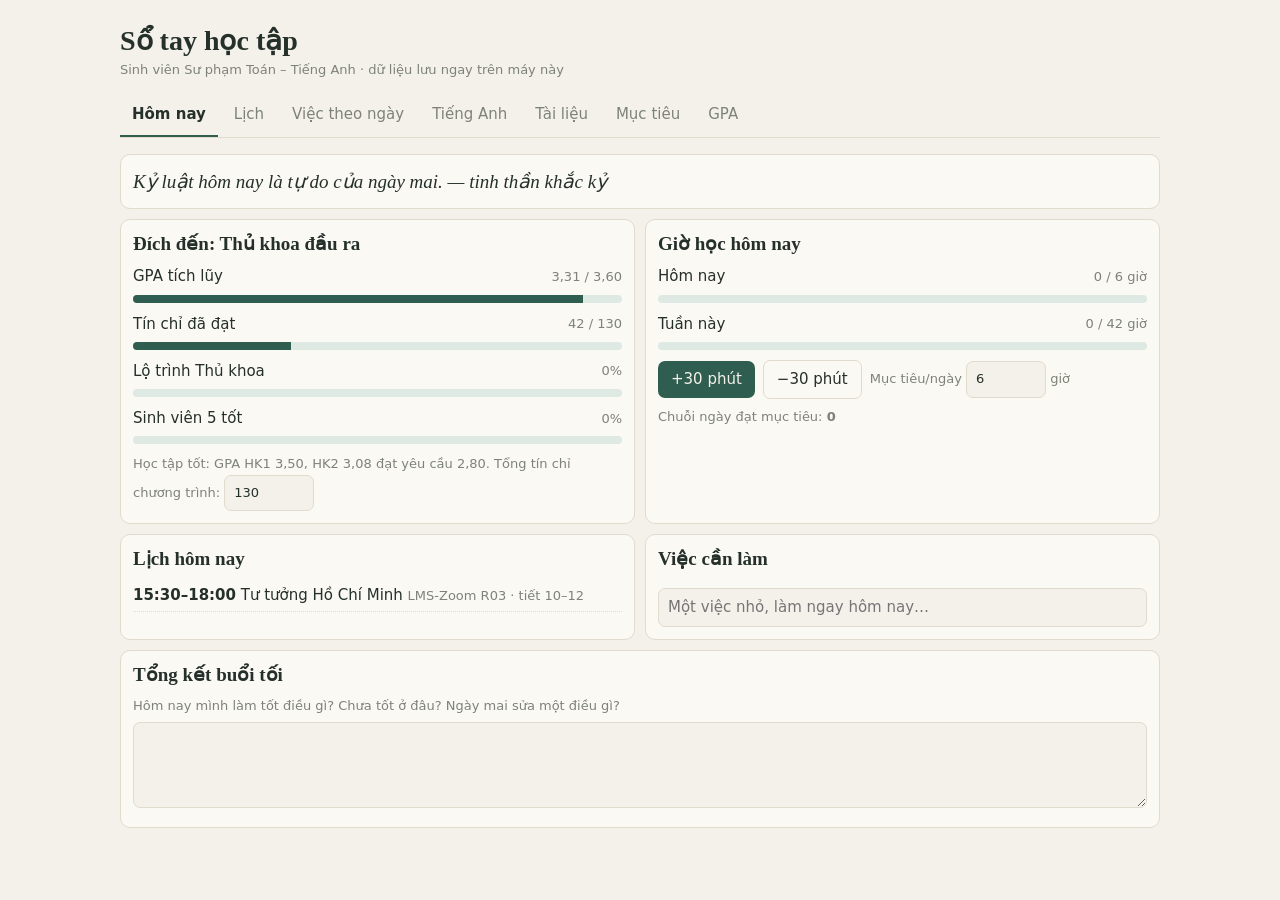
==== Sổ tay học tập.html @ 813bf6e6 "Add files via upload" ====
<!DOCTYPE html>
<html lang="vi">
<head>
<meta charset="utf-8">
<meta name="viewport" content="width=device-width, initial-scale=1, viewport-fit=cover">
<title>Sổ tay học tập</title>
<style>
:root{--bg:#f4f1ea;--card:#fbf9f4;--ink:#25302b;--mut:#7d8379;--line:#e0dbcd;--ac:#2f5d50;--acs:#dfe9e3;--bad:#b4533c;box-sizing:border-box;padding-top:env(safe-area-inset-top,0px);padding-bottom:env(safe-area-inset-bottom,0px)}
@media(prefers-color-scheme:dark){:root:not([data-theme="light"]){--bg:#1a1d1b;--card:#222624;--ink:#e8e6dc;--mut:#939a90;--line:#343a36;--ac:#8fc4b0;--acs:#2a3a33;--bad:#e08a73}}
:root[data-theme="dark"]{--bg:#1a1d1b;--card:#222624;--ink:#e8e6dc;--mut:#939a90;--line:#343a36;--ac:#8fc4b0;--acs:#2a3a33;--bad:#e08a73}
html{scroll-padding-top:env(safe-area-inset-top,0px)}
body{margin:0;background:var(--bg);color:var(--ink);font:15px/1.55 system-ui,-apple-system,"Segoe UI",sans-serif}
.w{max-width:1040px;margin:0 auto;padding:18px 14px 40px}
h1{font:600 28px/1.2 Georgia,serif;margin:6px 0 2px}
h2{font:600 19px Georgia,serif;margin:0 0 10px}
.mut{color:var(--mut);font-size:13px}
nav{display:flex;gap:4px;overflow-x:auto;margin:14px 0 16px;border-bottom:1px solid var(--line)}
nav button{background:none;border:0;border-bottom:2px solid transparent;color:var(--mut);padding:9px 12px;font:inherit;cursor:pointer;white-space:nowrap}
nav button.on{color:var(--ink);border-color:var(--ac);font-weight:600}
.card{background:var(--card);border:1px solid var(--line);border-radius:10px;padding:12px}
.grid{display:grid;grid-template-columns:repeat(auto-fit,minmax(140px,1fr));gap:10px}
.g2{grid-template-columns:repeat(auto-fit,minmax(280px,1fr))}
.row{display:flex;gap:8px;align-items:center;flex-wrap:wrap}
.sp{justify-content:space-between}
input,textarea,select{font:inherit;color:var(--ink);background:var(--bg);border:1px solid var(--line);border-radius:7px;padding:7px 9px;min-width:0}
input[type=checkbox]{accent-color:var(--ac);width:16px;height:16px;padding:0}
input:focus-visible,button:focus-visible{outline:2px solid var(--ac);outline-offset:1px}
button.b{background:var(--ac);color:var(--bg);border:0;border-radius:7px;padding:7px 13px;font:inherit;cursor:pointer}
button.o{background:none;border:1px solid var(--line);color:var(--ink);border-radius:7px;padding:7px 13px;font:inherit;cursor:pointer}
button.x{background:none;border:0;color:var(--mut);cursor:pointer;font-size:16px;padding:0 4px}
.t{display:flex;gap:7px;align-items:flex-start;padding:4px 0;border-bottom:1px dotted var(--line)}
.t label{flex:1;cursor:pointer;word-break:break-word}
.t.d label{text-decoration:line-through;color:var(--mut)}
.today{border-color:var(--ac)}
.bar{height:8px;background:var(--acs);border-radius:4px;overflow:hidden;margin:6px 0}
.bar i{display:block;height:100%;background:var(--ac)}
.big{font:600 30px Georgia,serif}
.fc{min-height:150px;display:flex;flex-direction:column;justify-content:center;align-items:center;text-align:center;cursor:pointer;padding:20px}
.opt{display:block;width:100%;text-align:left;margin:6px 0}
.ok{border-color:var(--ac)!important;background:var(--acs)!important}
.no{border-color:var(--bad)!important}
table{width:100%;border-collapse:collapse}
td,th{padding:5px 6px;border-bottom:1px solid var(--line);text-align:left;font-size:14px}
td input[type=number]{width:64px}
.sc{overflow-x:auto}
a{color:var(--ac)}
.sc2{overflow-x:auto}.cal{display:grid;grid-template-columns:44px repeat(7,minmax(92px,1fr));min-width:720px}.cal .dh{text-align:center;padding:6px 0;border-bottom:1px solid var(--line);font-size:13px}.cal .dh b{display:inline-block;min-width:28px;height:28px;line-height:28px;border-radius:14px}.cal .dh b.t0{background:var(--ac);color:var(--bg)}.col{position:relative;height:704px;border-left:1px solid var(--line);background:repeating-linear-gradient(var(--line) 0 1px,transparent 1px 44px)}.hl{height:44px;font-size:11px;color:var(--mut);text-align:right;padding-right:6px;box-sizing:border-box}.ev{position:absolute;left:2px;right:2px;border-radius:5px;padding:2px 5px;font-size:11.5px;line-height:1.25;overflow:hidden;background:var(--acs);border-left:3px solid var(--ac);color:var(--ink);box-sizing:border-box}.ev.s{background:var(--ac);color:var(--bg)}.ev .x{color:inherit;position:absolute;right:0;top:0}.now{position:absolute;left:0;right:0;height:2px;background:var(--bad);z-index:2}.q{font:italic 19px/1.55 Georgia,serif;margin:0}.pb{margin:10px 0}
@media(prefers-reduced-motion:no-preference){.bar i{transition:width .3s}}
</style>
</head>
<body>
<div class="w">
<h1>Sổ tay học tập</h1>
<div class="mut">Sinh viên Sư phạm Toán – Tiếng Anh · dữ liệu lưu ngay trên máy này</div>
<nav id="nav"></nav>
<main id="app"></main>
</div>
<script>
const $=s=>document.querySelector(s);
const esc=s=>String(s).replace(/[&<>"]/g,c=>({'&':'&amp;','<':'&lt;','>':'&gt;','"':'&quot;'}[c]));
const dk=d=>d.getFullYear()+'-'+String(d.getMonth()+1).padStart(2,'0')+'-'+String(d.getDate()).padStart(2,'0');
const g4=s=>s>=8.5?4:s>=7?3:s>=5.5?2:s>=4?1:0;
const W=`accomplish|v|hoàn thành|She accomplished her goal.
adequate|adj|đủ, thích hợp|The room is adequate for ten people.
appreciate|v|đánh giá cao|I appreciate your help.
benefit|n|lợi ích|Reading has many benefits.
challenge|n|thử thách|Learning a language is a challenge.
conclude|v|kết luận|They concluded the plan was safe.
consider|v|cân nhắc|Consider all the options.
contribute|v|đóng góp|Everyone contributed to the project.
efficient|adj|hiệu quả|An efficient way to study.
establish|v|thành lập|The club was established in 2020.
evidence|n|bằng chứng|There is no evidence for that.
fundamental|adj|cơ bản|Basic algebra is fundamental.
improve|v|cải thiện|I want to improve my writing.
influence|n/v|ảnh hưởng|Teachers influence students.
maintain|v|duy trì|Maintain a regular schedule.
opportunity|n|cơ hội|Don't miss this opportunity.
persuade|v|thuyết phục|He persuaded me to join.
reluctant|adj|miễn cưỡng|She was reluctant to speak.
significant|adj|đáng kể|A significant improvement.
sustain|v|duy trì, chống đỡ|Sustain your effort.`.split('\n').map(l=>{const a=l.split('|');return{w:a[0],t:a[1],v:a[2],e:a[3],k:0}});
const CS=`HK1 2025–26|Triết học Mác – Lênin|3|9.2|
HK1 2025–26|Công tác quốc phòng, an ninh|2|9.6|1
HK1 2025–26|Đường lối quốc phòng và an ninh|3|9.3|1
HK1 2025–26|Quân sự chung|2|8.7|1
HK1 2025–26|Kỹ thuật chiến đấu bộ binh|4|8.9|1
HK1 2025–26|Toán cơ sở|2|8.3|
HK1 2025–26|Tiếng Anh chuyên ngành toán|2|8.1|
HK1 2025–26|Nhập môn ngành sư phạm toán học|1|8.5|
HK2 2025–26|Pháp luật Việt Nam đại cương|2|8.0|
HK2 2025–26|Tâm lý học đại cương|2|9.1|
HK2 2025–26|Kinh tế chính trị Mác – Lênin|2|9.6|
HK2 2025–26|Giáo dục thể chất 1|1|8.0|1
HK2 2025–26|Đại số tuyến tính 1|3|7.2|
HK2 2025–26|Giải tích cổ điển 1|3|6.3|
HK3 2025–26|Nhập môn Công nghệ số và ứng dụng AI|2||
HK3 2025–26|Giáo dục học đại cương|2|8.5|
HK3 2025–26|Chủ nghĩa xã hội khoa học|2|9.1|
HK3 2025–26|Giáo dục thể chất 2 (Bơi lội)|1|9.0|1
HK3 2025–26|Đại số tuyến tính 2|2|8.4|
HK3 2025–26|Giải tích cổ điển 2|3|8.4|
HK1 2026–27|Tư tưởng Hồ Chí Minh|2||
HK1 2026–27|Giáo dục học trung học|2||
HK1 2026–27|Bóng chuyền|1||1
HK1 2026–27|Đại số đại cương|3||
HK1 2026–27|Phương pháp dạy học đại cương môn toán|3||
HK1 2026–27|Hình học afin và Oclit|3||
HK1 2026–27|Rèn luyện NVSPTX1|1||`.split('\n').map(l=>{const a=l.split('|');return{s:a[0],n:a[1],c:+a[2],sc:a[3],x:!!a[4]}});
const def=()=>({tab:'week',wk:0,tasks:[],words:W,em:'card',ci:0,fl:0,q:null,docs:[],ds:'',goals:[{n:'Sinh viên 5 tốt',i:[]},{n:'Sao tháng Giêng',i:[]},{n:'Học bổng',i:[]}],co:CS,tg:3.6});
let S;try{S=JSON.parse(localStorage.getItem('sotay1'))||def()}catch(e){S=def()}
const save=()=>{try{localStorage.setItem('sotay1',JSON.stringify(S))}catch(e){}};
const SV5T=`Đạo đức: Điểm rèn luyện từ 85/100 trở lên|Đạo đức: Không vi phạm pháp luật, quy chế, nội quy của Nhà trường|Đạo đức (ưu tiên): Đảng viên hoặc lớp bồi dưỡng nhận thức về Đảng|Đạo đức (ưu tiên): Thi tìm hiểu Mác – Lênin, tư tưởng Hồ Chí Minh từ cấp Khoa, đạt từ 60%|Đạo đức (ưu tiên): Hoạt động giáo dục đạo đức, lối sống, lòng yêu nước do Đoàn – Hội trường tổ chức|Học tập: GPA học kỳ 1 và 2 từ 2,8/4,0 trở lên|Học tập: Không có môn điểm D, F và không nợ tín chỉ (không tính học kỳ hè)|Học tập (ưu tiên): Giải học thuật, nghiệp vụ, thi chuyên ngành cấp Khoa trở lên|Học tập (ưu tiên): Nghiên cứu khoa học hoặc sáng kiến học thuật|Học tập (ưu tiên): Hoạt động Đồng hành sinh viên trong học tập|Thể lực (đạt 1): Sinh viên khỏe cấp Trường, hoặc giải Ba thể thao cấp Khoa, hoặc đội tuyển cấp Khoa|Thể lực (đạt 1): Rèn luyện định kỳ tại 1 CLB/đội thể thao, hoặc 1 hoạt động thể lực do Đoàn – Hội trường tổ chức|Tình nguyện (đạt 1): Tham gia ít nhất 4 ngày tình nguyện|Tình nguyện (đạt 1): Được khen thưởng trong hoạt động tình nguyện|Hội nhập: Hoàn thành ngoại ngữ cơ bản 1, 2 (hoặc B1) VÀ chứng chỉ ứng dụng CNTT cơ bản|Hội nhập (ưu tiên): Giải Ba trở lên cuộc thi có dùng ngoại ngữ cấp Khoa|Hội nhập (ưu tiên): Giao lưu quốc tế cấp Khoa trở lên|Hội nhập (ưu tiên): Thành viên chính thức CLB Hội Sinh viên (3 hoạt động/năm, từ 6 tháng)|Hội nhập (ưu tiên): Khen thưởng công tác Đoàn – Hội từ cấp Khoa|Hội nhập (ưu tiên): Hoạt động hội nhập do Đoàn – Hội trường tổ chức`.split('|');
const TK=['Giữ GPA tích lũy đạt mục tiêu (xem mục GPA)','Không nợ tín chỉ, không có điểm dưới C','Đủ số giờ học mục tiêu mỗi ngày','Tổng ôn cuối mỗi tuần','Tham gia nghiên cứu khoa học hoặc hội thi học thuật','Hoàn thành chứng chỉ chuẩn đầu ra đúng hạn'];
if(!S.v){S.v=2;S.tab='home';S.ev=[];S.log={};S.rf={};S.goalH=6;S.tot=130;S.cw=0;if(!S.goals[0].i.length)S.goals[0].i=SV5T.map(t=>({id:Math.random(),t,x:0}));S.goals.push({n:'Thủ khoa đầu ra',i:TK.map(t=>({id:Math.random(),t,x:0}))})}
const uid=()=>Date.now()+Math.random();
const TABS=[['home','Hôm nay'],['cal','Lịch'],['week','Việc theo ngày'],['en','Tiếng Anh'],['docs','Tài liệu'],['goals','Mục tiêu'],['gpa','GPA']];
function calc(rows){let p=0,c=0,s10=0;rows.forEach(r=>{if(!r.x&&r.sc!==''&&r.sc!=null){p+=g4(+r.sc)*r.c;s10+=+r.sc*r.c;c+=r.c}});return{p,c,g:c?p/c:0,a:c?s10/c:0}}
const f2=n=>n.toFixed(2).replace('.',',');

function vWeek(){
 const d=new Date();d.setDate(d.getDate()-((d.getDay()+6)%7)+S.wk*7);
 const names=['Thứ 2','Thứ 3','Thứ 4','Thứ 5','Thứ 6','Thứ 7','Chủ nhật'],tk=dk(new Date());
 let end=new Date(d);end.setDate(end.getDate()+6);
 let h=`<div class="row sp" style="margin-bottom:10px"><h2 style="margin:0">${d.getDate()}/${d.getMonth()+1} – ${end.getDate()}/${end.getMonth()+1}</h2><div class="row"><button class="o" data-a="wk" data-v="-1">Tuần trước</button><button class="o" data-a="wk" data-v="0">Tuần này</button><button class="o" data-a="wk" data-v="1">Tuần sau</button></div></div><div class="grid">`;
 for(let i=0;i<7;i++){const k=dk(d),ts=S.tasks.filter(t=>t.d===k);
  h+=`<div class="card ${k===tk?'today':''}"><b>${names[i]}</b> <span class="mut">${d.getDate()}/${d.getMonth()+1}</span>`+
  ts.map(t=>`<div class="t ${t.x?'d':''}"><input type="checkbox" id="t${t.id}" ${t.x?'checked':''} data-a="tt" data-id="${t.id}"><label for="t${t.id}">${esc(t.t)}</label><button class="x" data-a="td" data-id="${t.id}" aria-label="Xóa">×</button></div>`).join('')+
  `<input style="width:100%;margin-top:8px;box-sizing:border-box" placeholder="Thêm việc…" data-add="task" data-day="${k}"></div>`;
  d.setDate(d.getDate()+1)}
 return h+'</div>'}

function vEn(){
 const n=S.words.length,kn=S.words.filter(w=>w.k).length;
 let h=`<div class="row sp"><h2 style="margin:0">Từ vựng B1/B2</h2><span class="mut">${kn}/${n} từ đã thuộc</span></div><div class="bar"><i style="width:${n?kn/n*100:0}%"></i></div>
 <div class="row" style="margin:10px 0"><button class="${S.em==='card'?'b':'o'}" data-a="em" data-v="card">Thẻ ghi nhớ</button><button class="${S.em==='quiz'?'b':'o'}" data-a="em" data-v="quiz">Trắc nghiệm</button></div>`;
 if(S.em==='card'){
  const l=S.words.map((w,i)=>i).filter(i=>!S.words[i].k);
  if(!l.length)h+=`<div class="card">Bạn đã thuộc hết các từ hiện có. Thêm từ mới bên dưới để học tiếp.</div>`;
  else{const w=S.words[l[S.ci%l.length]];
   h+=`<div class="card fc" data-a="fl" tabindex="0">${S.fl?`<div class="big" style="font-size:22px">${esc(w.v)}</div><div class="mut" style="margin-top:8px"><i>${esc(w.e)}</i></div>`:`<div class="big">${esc(w.w)}</div><div class="mut">${esc(w.t)} · chạm để xem nghĩa</div>`}</div>
   <div class="row" style="margin-top:10px"><button class="b" data-a="kn" data-i="${S.words.indexOf(w)}">Đã thuộc</button><button class="o" data-a="nx">Chưa thuộc, từ tiếp theo</button></div>`}
 }else{
  if(n<2)h+='<div class="card">Cần ít nhất 2 từ để làm trắc nghiệm.</div>';
  else{if(!S.q)mkq();const q=S.q,w=S.words[q.w];
   h+=`<div class="card"><div class="mut">Chọn nghĩa đúng của</div><div class="big">${esc(w.w)}</div>`+q.o.map(i=>`<button class="o opt ${q.a!=null?(i===q.w?'ok':(i===q.a?'no':'')):''}" data-a="qa" data-i="${i}" ${q.a!=null?'disabled':''}>${esc(S.words[i].v)}</button>`).join('')+(q.a!=null?`<button class="b" data-a="qn" style="margin-top:6px">Câu tiếp theo</button>`:'')+'</div>'}
 }
 h+=`<div class="grid g2" style="margin-top:14px"><div class="card"><b>Thêm một từ</b><div class="row" style="margin-top:8px"><input id="nw" placeholder="Từ tiếng Anh" size="12"><input id="nv" placeholder="Nghĩa tiếng Việt" size="14"><button class="b" data-a="aw">Thêm</button></div></div>
 <div class="card"><b>Nhập nhiều từ</b><div class="mut">Mỗi dòng một từ, dạng: <code>word - nghĩa</code></div><textarea id="bw" rows="3" style="width:100%;box-sizing:border-box;margin:6px 0"></textarea><button class="b" data-a="bw">Nhập danh sách</button></div></div>`;
 return h}
function mkq(){const ws=S.words;let o=[],w=ws.length*Math.random()|0;o=[w];while(o.length<Math.min(4,ws.length)){const x=ws.length*Math.random()|0;if(!o.includes(x))o.push(x)}o.sort(()=>Math.random()-.5);S.q={w,o,a:null}}

function vDocs(){
 const q=S.ds.toLowerCase(),L=S.docs.filter(d=>(d.n+d.g).toLowerCase().includes(q)).sort((a,b)=>b.s-a.s);
 return `<h2>Kho tài liệu</h2><div class="card"><div class="row"><input id="dn" placeholder="Tên tài liệu" size="18"><input id="du" placeholder="Liên kết (tùy chọn)" size="18"><input id="dg" placeholder="Môn / thẻ" size="10"><button class="b" data-a="ad">Lưu</button></div></div>
 <input id="ds" placeholder="Tìm tài liệu…" value="${esc(S.ds)}" style="width:100%;box-sizing:border-box;margin:10px 0" data-add="search">
 <div class="card">${L.length?L.map(d=>`<div class="t"><button class="x" data-a="st" data-id="${d.id}" aria-label="Đánh dấu">${d.s?'★':'☆'}</button><label>${d.u?`<a href="${esc(d.u)}" target="_blank" rel="noopener">${esc(d.n)}</a>`:esc(d.n)} <span class="mut">${esc(d.g)}</span></label><button class="x" data-a="dd" data-id="${d.id}" aria-label="Xóa">×</button></div>`).join(''):'<span class="mut">Chưa có tài liệu nào. Lưu tên và liên kết (Drive, Zalo, web…) để tìm lại nhanh.</span>'}</div>`}

function vGoals(){
 return `<h2>Mục tiêu</h2><div class="grid g2">`+S.goals.map((g,gi)=>{const t=g.i.length,d=g.i.filter(x=>x.x).length;
  return `<div class="card"><div class="row sp"><b>${esc(g.n)}</b><span class="mut">${t?Math.round(d/t*100):0}%</span></div><div class="bar"><i style="width:${t?d/t*100:0}%"></i></div>`+
  g.i.map(x=>`<div class="t ${x.x?'d':''}"><input type="checkbox" id="g${x.id}" ${x.x?'checked':''} data-a="gt" data-g="${gi}" data-id="${x.id}"><label for="g${x.id}">${esc(x.t)}</label><button class="x" data-a="gd" data-g="${gi}" data-id="${x.id}" aria-label="Xóa">×</button></div>`).join('')+
  `<input style="width:100%;margin-top:8px;box-sizing:border-box" placeholder="Thêm tiêu chí / minh chứng…" data-add="goal" data-g="${gi}"></div>`}).join('')+'</div>'}

function vGpa(){
 const all=calc(S.co),sems=[...new Set(S.co.map(r=>r.s))];
 let un=0,pend=S.co.filter(r=>!r.x&&(r.sc===''||r.sc==null));un=pend.reduce((a,r)=>a+r.c,0);
 const need=un?(S.tg*(all.c+un)-all.p)/un:null;
 let h=`<h2>Điểm &amp; GPA</h2><div class="grid"><div class="card"><div class="mut">GPA tích lũy (hệ 4)</div><div class="big">${f2(all.g)}</div></div><div class="card"><div class="mut">Điểm TB tích lũy (hệ 10)</div><div class="big">${f2(all.a)}</div></div><div class="card"><div class="mut">Tín chỉ tính GPA</div><div class="big">${all.c}</div></div></div>
 <div class="card" style="margin:10px 0"><div class="row"><b>Mục tiêu GPA</b><input type="number" step="0.01" min="0" max="4" value="${S.tg}" data-ch="tg" style="width:80px"></div><div style="margin-top:6px">${need==null?'<span class="mut">Chưa còn môn nào để dự tính.</span>':`Còn <b>${un}</b> tín chỉ chưa có điểm. Để đạt ${f2(S.tg)}, điểm trung bình hệ 4 các môn đó cần khoảng <b>${f2(need)}</b>${need>4?' (không khả thi, hãy hạ mục tiêu)':need<=0?' (đã đạt chắc chắn)':''}.`}</div></div>`;
 sems.forEach(s=>{const rows=S.co.map((r,i)=>({...r,i})).filter(r=>r.s===s),c=calc(rows);
  h+=`<div class="card sc" style="margin-bottom:10px"><div class="row sp"><b>${s}</b><span class="mut">GPA kỳ: ${c.c?f2(c.g):'—'}</span></div><table><tr><th>Học phần</th><th>TC</th><th>Điểm</th><th>Hệ 4</th><th>Không tính</th></tr>`+
  rows.map(r=>`<tr><td>${esc(r.n)}</td><td>${r.c}</td><td><input type="number" step="0.1" min="0" max="10" value="${r.sc}" data-ch="sc" data-i="${r.i}" aria-label="Điểm ${esc(r.n)}"></td><td>${r.sc!==''&&!r.x?g4(+r.sc).toFixed(1):'—'}</td><td><input type="checkbox" ${r.x?'checked':''} data-ch="ex" data-i="${r.i}" aria-label="Không tính GPA"></td></tr>`).join('')+'</table></div>'});
 return h+`<div class="mut">Quy đổi: 8,5–10 = A (4,0); 7,0–8,4 = B (3,0); 5,5–6,9 = C (2,0); 4,0–5,4 = D (1,0). GDQP-AN và Giáo dục thể chất không tính. Nhập điểm tổng kết từng môn.</div>`}

const CL=[[0,'Hình học afin và Oclit','A1-206',1,2],[0,'Phương pháp dạy học đại cương môn toán','A4-102',7,9],[0,'Đại số đại cương','A1-103',10,12],[1,'Rèn luyện NVSPTX1','C1-502',1,3],[2,'Giáo dục học trung học','A4-203',7,8],[3,'Hình học afin và Oclit','B1-205',3,4],[4,'Bóng chuyền','San02',1,2],[5,'Tư tưởng Hồ Chí Minh','LMS-Zoom R03',10,12]];
const ps=n=>n<=6?420+(n-1)*50:780+(n-7)*50,hm=m=>String(m/60|0).padStart(2,'0')+':'+String(m%60).padStart(2,'0');
const evs=()=>[...CL.map(c=>({d:c[0],s:ps(c[3]),e:ps(c[4])+50,t:c[1],r:c[2]+' · tiết '+c[3]+'–'+c[4],c:1})),...S.ev.map(e=>({...e,r:'Tự học',c:0}))];
const Q=['Điều cản đường chính là con đường. — tinh thần Marcus Aurelius','Không phải sự việc làm ta rối loạn, mà là cách ta nhìn nó. — tinh thần Epictetus','Ta lo sợ trong tưởng tượng nhiều hơn là chịu khổ trong thực tế. — tinh thần Seneca','Không phải ta có quá ít thời gian, mà là ta lãng phí quá nhiều. — tinh thần Seneca','Hãy lo điều trong tầm tay, buông điều ngoài tầm tay. — tinh thần Epictetus','Đừng bàn thế nào là người tốt, hãy bắt đầu làm một người tốt. — tinh thần Marcus Aurelius','Mỗi sáng, hãy tự nhắc: hôm nay ta làm tròn phần việc của mình. — tinh thần Marcus Aurelius','Việc gì con người làm được, bạn cũng có thể làm. — tinh thần Marcus Aurelius','Muốn học giỏi, hãy chịu được cảm giác chưa giỏi. — tinh thần Epictetus','Kỷ luật hôm nay là tự do của ngày mai. — tinh thần khắc kỷ'];
const pb=(l,a,b,t)=>`<div class="pb"><div class="row sp"><span>${l}</span><span class="mut">${t}</span></div><div class="bar"><i style="width:${Math.min(100,b?a/b*100:0)}%"></i></div></div>`;
const hrs=k=>S.log[k]||0,gpr=g=>g.i.length?g.i.filter(x=>x.x).length/g.i.length*100:0;
function vHome(){
 const now=new Date(),k=dk(now),wd=(now.getDay()+6)%7,doy=Math.floor((now-new Date(now.getFullYear(),0,0))/864e5),all=calc(S.co);
 const done=S.co.filter(r=>r.sc!==''&&+r.sc>=4).reduce((a,r)=>a+r.c,0);
 let wk=0;for(let i=0;i<=wd;i++){const d=new Date(now);d.setDate(d.getDate()-wd+i);wk+=hrs(dk(d))}
 let st=0;for(let i=0;i<60;i++){const d=new Date(now);d.setDate(d.getDate()-i);if(hrs(dk(d))>=S.goalH)st++;else if(i>0)break}
 const gs=s=>{const r=calc(S.co.filter(x=>x.s===s));return r.c?r.g:0},g1=gs('HK1 2025–26'),g2=gs('HK2 2025–26');
 const cls=evs().filter(e=>e.d===wd).sort((a,b)=>a.s-b.s),ts=S.tasks.filter(t=>t.d===k);
 return `<div class="card"><p class="q">${esc(Q[doy%Q.length])}</p></div>
 <div class="grid g2" style="margin-top:10px"><div class="card"><h2>Đích đến: Thủ khoa đầu ra</h2>${pb('GPA tích lũy',all.g,S.tg,f2(all.g)+' / '+f2(S.tg))}${pb('Tín chỉ đã đạt',done,S.tot,done+' / '+S.tot)}${pb('Lộ trình Thủ khoa',gpr(S.goals[3]),100,Math.round(gpr(S.goals[3]))+'%')}${pb('Sinh viên 5 tốt',gpr(S.goals[0]),100,Math.round(gpr(S.goals[0]))+'%')}<div class="mut">Học tập tốt: GPA HK1 ${f2(g1)}, HK2 ${f2(g2)} ${g1>=2.8&&g2>=2.8?'đạt':'chưa đạt'} yêu cầu 2,80. Tổng tín chỉ chương trình: <input type="number" value="${S.tot}" data-ch="tot" style="width:70px"></div></div>
 <div class="card"><h2>Giờ học hôm nay</h2>${pb('Hôm nay',hrs(k),S.goalH,hrs(k)+' / '+S.goalH+' giờ')}${pb('Tuần này',wk,S.goalH*7,wk+' / '+S.goalH*7+' giờ')}<div class="row"><button class="b" data-a="hl" data-v="0.5">+30 phút</button><button class="o" data-a="hl" data-v="-0.5">−30 phút</button><span class="mut">Mục tiêu/ngày <input type="number" step="0.5" min="1" max="16" value="${S.goalH}" data-ch="gh" style="width:60px"> giờ</span></div><div class="mut" style="margin-top:8px">Chuỗi ngày đạt mục tiêu: <b>${st}</b></div></div></div>
 <div class="grid g2" style="margin-top:10px"><div class="card"><h2>Lịch hôm nay</h2>${cls.length?cls.map(e=>`<div class="t"><label><b>${hm(e.s)}–${hm(e.e)}</b> ${esc(e.t)} <span class="mut">${esc(e.r)}</span></label></div>`).join(''):'<span class="mut">Không có tiết học. Dành thời gian cho khung tự học.</span>'}</div>
 <div class="card"><h2>Việc cần làm</h2>${ts.map(t=>`<div class="t ${t.x?'d':''}"><input type="checkbox" id="t${t.id}" ${t.x?'checked':''} data-a="tt" data-id="${t.id}"><label for="t${t.id}">${esc(t.t)}</label><button class="x" data-a="td" data-id="${t.id}" aria-label="Xóa">×</button></div>`).join('')}<input style="width:100%;margin-top:8px;box-sizing:border-box" placeholder="Một việc nhỏ, làm ngay hôm nay…" data-add="task" data-day="${k}"></div></div>
 <div class="card" style="margin-top:10px"><h2>Tổng kết buổi tối</h2><div class="mut">Hôm nay mình làm tốt điều gì? Chưa tốt ở đâu? Ngày mai sửa một điều gì?</div><textarea data-ch="rf" data-day="${k}" rows="3" style="width:100%;box-sizing:border-box;margin-top:6px">${esc(S.rf[k]||'')}</textarea></div>`}
function vCal(){
 const d=new Date();d.setDate(d.getDate()-((d.getDay()+6)%7)+S.cw*7);const tk=dk(new Date()),E=evs(),N=['T2','T3','T4','T5','T6','T7','CN'],e7=new Date(d);e7.setDate(d.getDate()+6),nw=new Date(),nm=nw.getHours()*60+nw.getMinutes();
 let hd='<div class="dh"></div>',bd='<div>'+Array.from({length:16},(_,i)=>`<div class="hl">${i+6}:00</div>`).join('')+'</div>';
 for(let i=0;i<7;i++){const k=dk(d);hd+=`<div class="dh">${N[i]}<br><b class="${k===tk?'t0':''}">${d.getDate()}</b></div>`;
  bd+=`<div class="col">`+E.filter(e=>e.d===i).map(e=>`<div class="ev ${e.c?'':'s'}" style="top:${(e.s-360)*44/60}px;height:${(e.e-e.s)*44/60-2}px"><b>${esc(e.t)}</b><br>${hm(e.s)}–${hm(e.e)}<br>${esc(e.r)}${e.c?'':`<button class="x" data-a="de" data-id="${e.id}" aria-label="Xóa">×</button>`}</div>`).join('')+(k===tk&&nm>=360&&nm<=1320?`<div class="now" style="top:${(nm-360)*44/60}px"></div>`:'')+'</div>';d.setDate(d.getDate()+1)}
 return `<div class="row sp" style="margin-bottom:10px"><h2 style="margin:0">Lịch học</h2><div class="row"><button class="o" data-a="cw" data-v="-1">‹</button><button class="o" data-a="cw" data-v="0">Hôm nay</button><button class="o" data-a="cw" data-v="1">›</button></div></div><div class="card sc2" style="padding:0"><div class="cal">${hd}${bd}</div></div>
 <div class="card" style="margin-top:10px"><b>Thêm khung tự học (lặp hằng tuần)</b><div class="row" style="margin-top:8px"><input id="et" placeholder="Tên, ví dụ: Ôn Giải tích" size="16"><select id="ed">${N.map((n,i)=>`<option value="${i}">${n}</option>`).join('')}</select><input id="es" type="time" value="19:00"><input id="ee" type="time" value="21:00"><button class="b" data-a="ae">Thêm</button></div><div class="mut" style="margin-top:6px">Giờ các tiết là ước tính (tiết 1 bắt đầu 7:00, mỗi tiết 50 phút, tiết 7 bắt đầu 13:00). Thời khóa biểu lặp lại mỗi tuần.</div></div>`}
function render(){
 $('#nav').innerHTML=TABS.map(t=>`<button class="${S.tab===t[0]?'on':''}" data-a="tab" data-v="${t[0]}">${t[1]}</button>`).join('');
 $('#app').innerHTML={home:vHome,cal:vCal,week:vWeek,en:vEn,docs:vDocs,goals:vGoals,gpa:vGpa}[S.tab]();save()}
const val=id=>($('#'+id).value||'').trim();
const A={
 tab:d=>{S.tab=d.v},wk:d=>{S.wk=d.v==='0'?0:S.wk+ +d.v},cw:d=>{S.cw=d.v==='0'?0:S.cw+ +d.v},hl:d=>{const k=dk(new Date());S.log[k]=Math.max(0,(S.log[k]||0)+ +d.v)},de:d=>{S.ev=S.ev.filter(e=>e.id!=d.id)},ae:()=>{const t=val('et'),p=id=>{const a=$('#'+id).value.split(':');return +a[0]*60+ +a[1]},s=p('es'),e=p('ee');if(t&&e>s)S.ev.push({id:Math.random(),t,d:+$('#ed').value,s,e})},
 tt:d=>{const t=S.tasks.find(t=>t.id==d.id);t.x=!t.x},td:d=>{S.tasks=S.tasks.filter(t=>t.id!=d.id)},
 em:d=>{S.em=d.v;S.q=null},fl:()=>{S.fl=S.fl?0:1},nx:()=>{S.ci++;S.fl=0},kn:d=>{S.words[+d.i].k=1;S.fl=0},
 qa:d=>{S.q.a=+d.i;if(+d.i===S.q.w)S.words[S.q.w].k=1},qn:()=>{S.q=null},
 aw:()=>{const w=val('nw'),v=val('nv');if(w&&v)S.words.push({w,t:'',v,e:'',k:0})},
 bw:()=>{val('bw').split('\n').forEach(l=>{const a=l.split(/\s+[-–—]\s+/);if(a.length>1&&a[0].trim())S.words.push({w:a[0].trim(),t:'',v:a.slice(1).join(' - ').trim(),e:'',k:0})})},
 ad:()=>{const n=val('dn');if(n)S.docs.push({id:uid(),n,u:val('du'),g:val('dg'),s:0})},
 st:d=>{const x=S.docs.find(x=>x.id==d.id);x.s=x.s?0:1},dd:d=>{S.docs=S.docs.filter(x=>x.id!=d.id)},
 gt:d=>{const x=S.goals[+d.g].i.find(x=>x.id==d.id);x.x=!x.x},gd:d=>{S.goals[+d.g].i=S.goals[+d.g].i.filter(x=>x.id!=d.id)}};
document.addEventListener('click',e=>{const t=e.target.closest('[data-a]');if(!t||t.tagName==='INPUT'&&t.type!=='checkbox')return;
 if(t.type==='checkbox')return;A[t.dataset.a](t.dataset);render()});
document.addEventListener('change',e=>{const t=e.target,d=t.dataset;
 if(d.a&&t.type==='checkbox'){A[d.a](d);render();return}
 if(d.ch==='sc'){S.co[+d.i].sc=t.value===''?'':Math.min(10,Math.max(0,+t.value))}
 else if(d.ch==='ex'){S.co[+d.i].x=t.checked}
 else if(d.ch==='tg'){S.tg=Math.min(4,Math.max(0,+t.value||0))}
 else if(d.ch==='rf'){S.rf[d.day]=t.value}else if(d.ch==='gh'){S.goalH=Math.min(16,Math.max(1,+t.value||6))}else if(d.ch==='tot'){S.tot=Math.max(1,+t.value||130)}else return;render()});
document.addEventListener('keydown',e=>{if(e.key!=='Enter'&&!(e.key===' '&&e.target.dataset.a==='fl'))return;const t=e.target,d=t.dataset;
 if(d.a==='fl'){e.preventDefault();S.fl=S.fl?0:1;render();return}
 const v=(t.value||'').trim();if(!v)return;
 if(d.add==='task')S.tasks.push({id:uid(),t:v,d:d.day,x:0});
 else if(d.add==='goal')S.goals[+d.g].i.push({id:uid(),t:v,x:0});
 else return;render()});
document.addEventListener('input',e=>{if(e.target.dataset.add==='search'){S.ds=e.target.value;const p=e.target.selectionStart;render();const i=$('#ds');i.focus();i.setSelectionRange(p,p)}});
render();
</script>
</body>
</html>
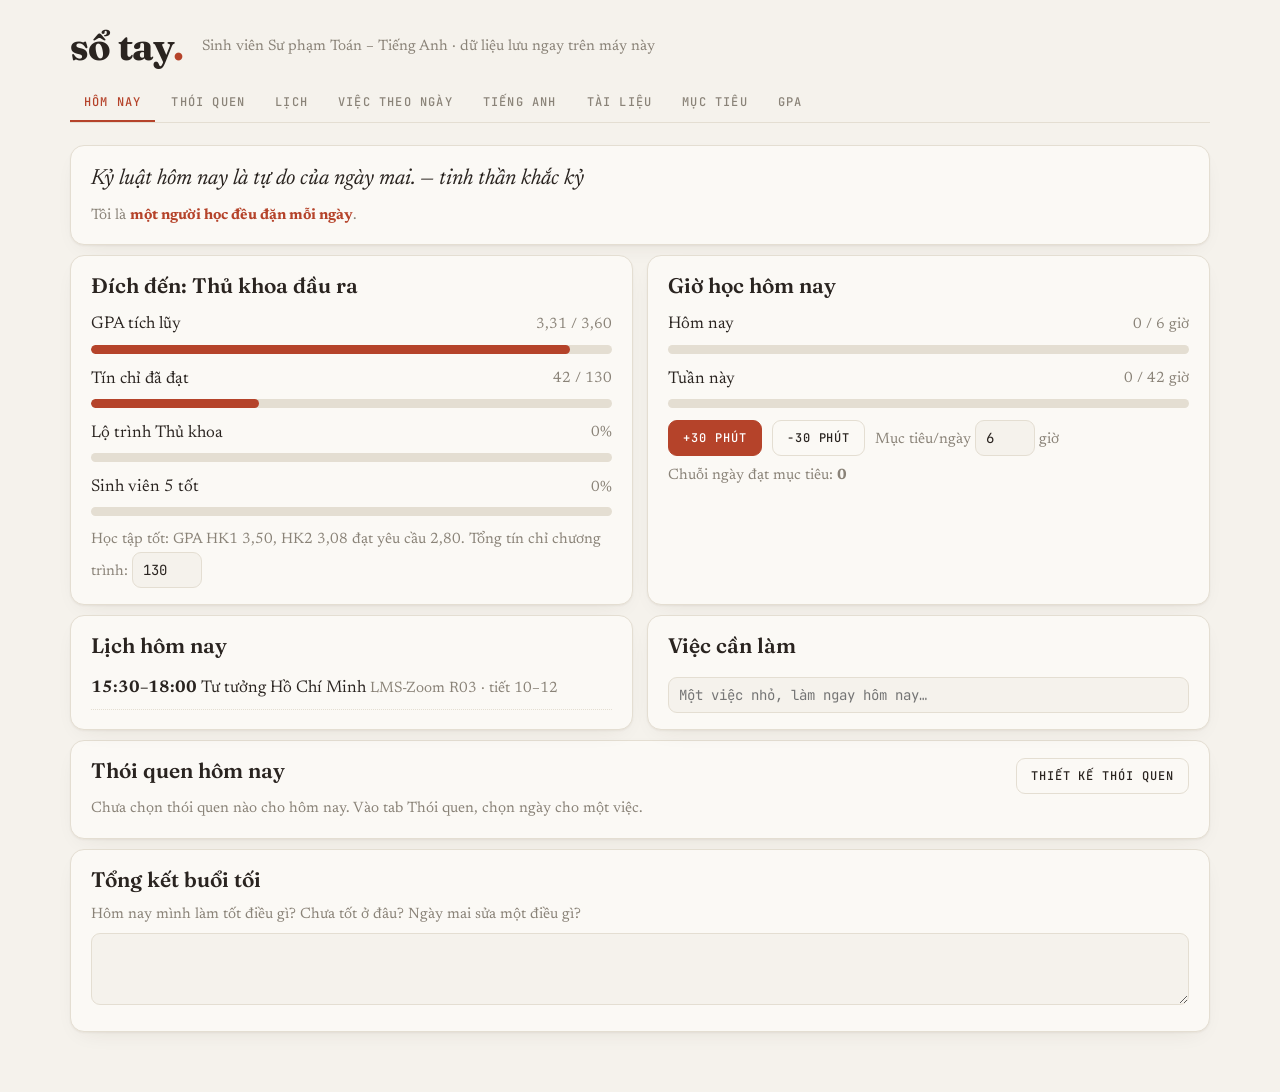
==== commit dac7e02f: "Update Sổ tay học tập.html" ====
--- a/Sổ tay học tập.html
+++ b/Sổ tay học tập.html
@@ -4,54 +4,76 @@
 <meta charset="utf-8">
 <meta name="viewport" content="width=device-width, initial-scale=1, viewport-fit=cover">
 <title>Sổ tay học tập</title>
+<link rel="stylesheet" href="https://fonts.googleapis.com/css2?family=Fraunces:opsz,wght@9..144,600;9..144,700&family=Newsreader:ital,opsz,wght@0,6..72,400;0,6..72,500;1,6..72,400&family=JetBrains+Mono:wght@400;500&display=swap">
 <style>
-:root{--bg:#f4f1ea;--card:#fbf9f4;--ink:#25302b;--mut:#7d8379;--line:#e0dbcd;--ac:#2f5d50;--acs:#dfe9e3;--bad:#b4533c;box-sizing:border-box;padding-top:env(safe-area-inset-top,0px);padding-bottom:env(safe-area-inset-bottom,0px)}
-@media(prefers-color-scheme:dark){:root:not([data-theme="light"]){--bg:#1a1d1b;--card:#222624;--ink:#e8e6dc;--mut:#939a90;--line:#343a36;--ac:#8fc4b0;--acs:#2a3a33;--bad:#e08a73}}
-:root[data-theme="dark"]{--bg:#1a1d1b;--card:#222624;--ink:#e8e6dc;--mut:#939a90;--line:#343a36;--ac:#8fc4b0;--acs:#2a3a33;--bad:#e08a73}
-html{scroll-padding-top:env(safe-area-inset-top,0px)}
-body{margin:0;background:var(--bg);color:var(--ink);font:15px/1.55 system-ui,-apple-system,"Segoe UI",sans-serif}
-.w{max-width:1040px;margin:0 auto;padding:18px 14px 40px}
-h1{font:600 28px/1.2 Georgia,serif;margin:6px 0 2px}
-h2{font:600 19px Georgia,serif;margin:0 0 10px}
-.mut{color:var(--mut);font-size:13px}
-nav{display:flex;gap:4px;overflow-x:auto;margin:14px 0 16px;border-bottom:1px solid var(--line)}
-nav button{background:none;border:0;border-bottom:2px solid transparent;color:var(--mut);padding:9px 12px;font:inherit;cursor:pointer;white-space:nowrap}
-nav button.on{color:var(--ink);border-color:var(--ac);font-weight:600}
-.card{background:var(--card);border:1px solid var(--line);border-radius:10px;padding:12px}
-.grid{display:grid;grid-template-columns:repeat(auto-fit,minmax(140px,1fr));gap:10px}
-.g2{grid-template-columns:repeat(auto-fit,minmax(280px,1fr))}
-.row{display:flex;gap:8px;align-items:center;flex-wrap:wrap}
-.sp{justify-content:space-between}
-input,textarea,select{font:inherit;color:var(--ink);background:var(--bg);border:1px solid var(--line);border-radius:7px;padding:7px 9px;min-width:0}
-input[type=checkbox]{accent-color:var(--ac);width:16px;height:16px;padding:0}
-input:focus-visible,button:focus-visible{outline:2px solid var(--ac);outline-offset:1px}
-button.b{background:var(--ac);color:var(--bg);border:0;border-radius:7px;padding:7px 13px;font:inherit;cursor:pointer}
-button.o{background:none;border:1px solid var(--line);color:var(--ink);border-radius:7px;padding:7px 13px;font:inherit;cursor:pointer}
-button.x{background:none;border:0;color:var(--mut);cursor:pointer;font-size:16px;padding:0 4px}
-.t{display:flex;gap:7px;align-items:flex-start;padding:4px 0;border-bottom:1px dotted var(--line)}
-.t label{flex:1;cursor:pointer;word-break:break-word}
-.t.d label{text-decoration:line-through;color:var(--mut)}
-.today{border-color:var(--ac)}
-.bar{height:8px;background:var(--acs);border-radius:4px;overflow:hidden;margin:6px 0}
-.bar i{display:block;height:100%;background:var(--ac)}
-.big{font:600 30px Georgia,serif}
-.fc{min-height:150px;display:flex;flex-direction:column;justify-content:center;align-items:center;text-align:center;cursor:pointer;padding:20px}
-.opt{display:block;width:100%;text-align:left;margin:6px 0}
-.ok{border-color:var(--ac)!important;background:var(--acs)!important}
-.no{border-color:var(--bad)!important}
-table{width:100%;border-collapse:collapse}
-td,th{padding:5px 6px;border-bottom:1px solid var(--line);text-align:left;font-size:14px}
-td input[type=number]{width:64px}
-.sc{overflow-x:auto}
-a{color:var(--ac)}
-.sc2{overflow-x:auto}.cal{display:grid;grid-template-columns:44px repeat(7,minmax(92px,1fr));min-width:720px}.cal .dh{text-align:center;padding:6px 0;border-bottom:1px solid var(--line);font-size:13px}.cal .dh b{display:inline-block;min-width:28px;height:28px;line-height:28px;border-radius:14px}.cal .dh b.t0{background:var(--ac);color:var(--bg)}.col{position:relative;height:704px;border-left:1px solid var(--line);background:repeating-linear-gradient(var(--line) 0 1px,transparent 1px 44px)}.hl{height:44px;font-size:11px;color:var(--mut);text-align:right;padding-right:6px;box-sizing:border-box}.ev{position:absolute;left:2px;right:2px;border-radius:5px;padding:2px 5px;font-size:11.5px;line-height:1.25;overflow:hidden;background:var(--acs);border-left:3px solid var(--ac);color:var(--ink);box-sizing:border-box}.ev.s{background:var(--ac);color:var(--bg)}.ev .x{color:inherit;position:absolute;right:0;top:0}.now{position:absolute;left:0;right:0;height:2px;background:var(--bad);z-index:2}.q{font:italic 19px/1.55 Georgia,serif;margin:0}.pb{margin:10px 0}
+:root{--bg:#f5f2ec;--card:#fbf9f5;--ink:#2a2420;--mut:#8a8378;--line:#e4ded2;--ac:#b5432a;--acs:#f4dcd5;--ok:#4f8a62;--oks:#dcebdf;--bad:#9c2f1f;--warn:#f6e3df;--serif:"Newsreader",Georgia,serif;--disp:"Fraunces",Georgia,serif;--mono:"JetBrains Mono",ui-monospace,Menlo,monospace;box-sizing:border-box;padding-top:env(safe-area-inset-top,0px);padding-bottom:env(safe-area-inset-bottom,0px)}
+@media(prefers-color-scheme:dark){:root:not([data-theme="light"]){--bg:#1c1917;--card:#252120;--ink:#ece6dc;--mut:#9a9286;--line:#3a3430;--ac:#e0765c;--acs:#4a2a22;--ok:#7fc093;--oks:#223a2a;--bad:#f08a70;--warn:#43251f}}
+:root[data-theme="dark"]{--bg:#1c1917;--card:#252120;--ink:#ece6dc;--mut:#9a9286;--line:#3a3430;--ac:#e0765c;--acs:#4a2a22;--ok:#7fc093;--oks:#223a2a;--bad:#f08a70;--warn:#43251f}
+html{scroll-padding-top:env(safe-area-inset-top,0px)}*{box-sizing:border-box}
+body{margin:0;background:var(--bg);color:var(--ink);font:17px/1.6 var(--serif)}
+.w{max-width:1180px;margin:0 auto;padding:28px 20px 60px}
+.logo{font:700 38px/1 var(--disp);letter-spacing:-.02em}.logo i{color:var(--ac);font-style:normal}
+h2{font:600 21px/1.3 var(--disp);margin:0 0 10px}
+.mut{color:var(--mut);font-size:15px}
+.lab{font:500 11px var(--mono);letter-spacing:.14em;text-transform:uppercase;color:var(--mut)}
+button,input,textarea,select{font-family:var(--mono)}
+nav{display:flex;gap:2px;overflow-x:auto;margin:18px 0 22px;border-bottom:1px solid var(--line)}
+nav button{background:none;border:0;border-bottom:2px solid transparent;color:var(--mut);padding:10px 14px;font:500 12px var(--mono);letter-spacing:.1em;text-transform:uppercase;cursor:pointer;white-space:nowrap}
+nav button.on{color:var(--ac);border-color:var(--ac)}
+.card{background:var(--card);border:1px solid var(--line);border-radius:14px;padding:16px 20px;box-shadow:0 1px 2px rgba(60,40,20,.05),0 8px 24px -12px rgba(60,40,20,.12)}
+.grid{display:grid;grid-template-columns:repeat(auto-fit,minmax(150px,1fr));gap:14px}
+.g2{grid-template-columns:repeat(auto-fit,minmax(300px,1fr))}
+.row{display:flex;gap:10px;align-items:center;flex-wrap:wrap}.sp{justify-content:space-between}
+input,textarea,select{font:400 14px var(--mono);color:var(--ink);background:var(--bg);border:1px solid var(--line);border-radius:9px;padding:8px 10px;min-width:0}
+input[type=checkbox]{accent-color:var(--ac);width:17px;height:17px;padding:0;margin-top:5px}
+input:focus-visible,button:focus-visible,[tabindex]:focus-visible{outline:2px solid var(--ac);outline-offset:2px}
+button.b,button.o{border-radius:9px;padding:9px 14px;font:500 12px var(--mono);letter-spacing:.08em;text-transform:uppercase;cursor:pointer}
+button.b{background:var(--ac);color:#fff;border:1px solid var(--ac)}
+button.o{background:var(--card);border:1px solid var(--line);color:var(--ink)}button.o:hover{border-color:var(--ac)}
+button.x{background:none;border:0;color:var(--mut);cursor:pointer;font-size:18px;padding:0 4px}
+.t{display:flex;gap:10px;align-items:flex-start;padding:6px 0;border-bottom:1px dotted var(--line)}
+.t label{flex:1;cursor:pointer;word-break:break-word}.t.d label{text-decoration:line-through;color:var(--mut)}
+.today{border-color:var(--ac);box-shadow:0 0 0 1px var(--ac),0 8px 24px -12px rgba(60,40,20,.12)}
+.bar{height:9px;background:var(--line);border-radius:5px;overflow:hidden;margin:6px 0}.bar i{display:block;height:100%;background:var(--ac);border-radius:5px}
+.big{font:600 32px var(--disp)}
+.fc{min-height:160px;display:flex;flex-direction:column;justify-content:center;align-items:center;text-align:center;cursor:pointer;padding:24px}
+.opt{display:block;width:100%;text-align:left;margin:6px 0;text-transform:none!important;letter-spacing:0!important;font-size:14px!important}
+.ok{border-color:var(--ok)!important;background:var(--oks)!important}.no{border-color:var(--bad)!important;background:var(--warn)!important}
+table{width:100%;border-collapse:collapse}td,th{padding:6px 8px;border-bottom:1px solid var(--line);text-align:left;font-size:15px}
+th{font:500 11px var(--mono);letter-spacing:.08em;color:var(--mut)}td input[type=number]{width:70px}
+.sc{overflow-x:auto}a{color:var(--ac)}
+.sc2{overflow-x:auto}.cal{display:grid;grid-template-columns:44px repeat(7,minmax(92px,1fr));min-width:720px}.cal .dh{text-align:center;padding:6px 0;border-bottom:1px solid var(--line);font:500 12px var(--mono);color:var(--mut)}.cal .dh b{display:inline-block;min-width:28px;height:28px;line-height:28px;border-radius:14px;color:var(--ink)}.cal .dh b.t0{background:var(--ac);color:#fff}.col{position:relative;height:704px;border-left:1px solid var(--line);background:repeating-linear-gradient(var(--line) 0 1px,transparent 1px 44px)}.hl{height:44px;font:400 11px var(--mono);color:var(--mut);text-align:right;padding-right:6px}.ev{position:absolute;left:2px;right:2px;border-radius:7px;padding:3px 6px;font-size:12px;line-height:1.25;overflow:hidden;background:var(--acs);border-left:3px solid var(--ac);color:var(--ink)}.ev.s{background:var(--ok);border-color:var(--ok);color:#fff}.ev .x{color:inherit;position:absolute;right:0;top:0}.now{position:absolute;left:0;right:0;height:2px;background:var(--bad);z-index:2}
+.q{font:italic 400 22px/1.55 var(--serif);margin:0}.pb{margin:12px 0}
+/* thói quen */
+.cols{display:grid;grid-template-columns:minmax(0,5fr) minmax(0,7fr);gap:28px;align-items:start}@media(max-width:860px){.cols{grid-template-columns:1fr}}
+.cap{margin:0 0 12px}
+.pc{padding:0;margin-bottom:16px}
+.ph{display:flex;align-items:center;gap:12px;padding:14px 22px;border-bottom:1px solid var(--line)}
+.ph input{flex:1;border:0;background:none;font:600 20px var(--disp);color:var(--ink);padding:0}
+.task{display:flex;align-items:center;gap:12px;padding:11px 22px;cursor:pointer;border-left:3px solid transparent}.task:hover{background:var(--bg)}.task.sel{border-left-color:var(--ac);background:var(--acs)}.task .n{flex:1;min-width:0;font-size:18px}
+.chip{font:500 11px var(--mono);padding:3px 9px;border-radius:99px;background:var(--oks);color:var(--ok);white-space:nowrap;margin-left:6px}.chip.pl{background:var(--acs);color:var(--ac)}
+.add{display:flex;gap:10px;align-items:center;padding:10px 22px 16px;color:var(--mut)}.add input{flex:1;border:0;border-bottom:1px dashed var(--line);border-radius:0;background:none;font:400 17px var(--serif);padding:6px 0}
+.dash{width:100%;border:1px dashed var(--mut);background:none;padding:14px;color:var(--mut);border-radius:14px;cursor:pointer;font:500 12px var(--mono);letter-spacing:.1em;text-transform:uppercase}
+.idc{padding:24px 28px;margin-bottom:22px}.idc h3{font:600 24px/1.3 var(--disp);margin:6px 0 4px}
+.idc input{width:100%;border:0;border-bottom:1.5px solid var(--ac);border-radius:0;background:none;font:italic 400 23px var(--serif);padding:4px 0;margin:6px 0 10px}
+.votes{color:var(--ac);font-weight:500}
+.hg{padding:18px 22px 22px;margin-bottom:22px;overflow-x:auto}.hg table{border-collapse:separate;border-spacing:6px;min-width:540px}.hg td,.hg th{border:0;padding:0;text-align:center}.hg th.td{color:var(--ac)}
+.hg td.nm{text-align:left;font-size:17px;padding-right:8px;max-width:170px}.hg td.nm small{display:block;font:400 11px var(--mono);color:var(--mut)}
+.cell{width:100%;min-width:42px;height:46px;border-radius:10px;border:1px solid var(--line);background:var(--bg);color:var(--ac);font-size:16px;cursor:pointer}
+.cell.p{border:1.5px solid var(--ac);background:var(--acs)}.cell.d{border-color:var(--ok);background:var(--ok);color:#fff}.cell.tt{box-shadow:0 0 0 2px var(--card),0 0 0 3px var(--ac)}
+.note{margin-top:14px;padding:12px 16px;border-radius:10px;background:var(--warn);color:var(--ac)}.note.g{background:var(--oks);color:var(--ok)}
+.laws{padding:6px 28px 24px}
+.law{display:grid;grid-template-columns:34px 1fr;gap:4px 16px;padding:16px 0;border-top:1px solid var(--line)}.law:first-of-type{border-top:0}
+.law .k{width:30px;height:30px;border-radius:8px;border:1.5px solid var(--ac);color:var(--ac);font:500 13px/27px var(--mono);text-align:center}
+.law b{font:600 18px var(--disp)}.law .hint{color:var(--mut);font-size:15.5px;margin:0}
+.f{display:flex;flex-wrap:wrap;gap:6px 10px;align-items:baseline;margin-top:8px}.f input{flex:1;min-width:90px;border:0;border-bottom:1px solid var(--line);border-radius:0;background:none;font:400 17px var(--serif);padding:3px 2px}.f input:focus{border-color:var(--ac)}
+.empty{padding:36px 24px;text-align:center;color:var(--mut)}
 @media(prefers-reduced-motion:no-preference){.bar i{transition:width .3s}}
 </style>
 </head>
 <body>
 <div class="w">
-<h1>Sổ tay học tập</h1>
-<div class="mut">Sinh viên Sư phạm Toán – Tiếng Anh · dữ liệu lưu ngay trên máy này</div>
+<header class="row" style="gap:18px"><div class="logo">sổ tay<i>.</i></div><div class="mut">Sinh viên Sư phạm Toán – Tiếng Anh · dữ liệu lưu ngay trên máy này</div></header>
 <nav id="nav"></nav>
 <main id="app"></main>
 </div>
@@ -114,7 +136,7 @@
 const TK=['Giữ GPA tích lũy đạt mục tiêu (xem mục GPA)','Không nợ tín chỉ, không có điểm dưới C','Đủ số giờ học mục tiêu mỗi ngày','Tổng ôn cuối mỗi tuần','Tham gia nghiên cứu khoa học hoặc hội thi học thuật','Hoàn thành chứng chỉ chuẩn đầu ra đúng hạn'];
 if(!S.v){S.v=2;S.tab='home';S.ev=[];S.log={};S.rf={};S.goalH=6;S.tot=130;S.cw=0;if(!S.goals[0].i.length)S.goals[0].i=SV5T.map(t=>({id:Math.random(),t,x:0}));S.goals.push({n:'Thủ khoa đầu ra',i:TK.map(t=>({id:Math.random(),t,x:0}))})}
 const uid=()=>Date.now()+Math.random();
-const TABS=[['home','Hôm nay'],['cal','Lịch'],['week','Việc theo ngày'],['en','Tiếng Anh'],['docs','Tài liệu'],['goals','Mục tiêu'],['gpa','GPA']];
+const TABS=[['home','Hôm nay'],['hab','Thói quen'],['cal','Lịch'],['week','Việc theo ngày'],['en','Tiếng Anh'],['docs','Tài liệu'],['goals','Mục tiêu'],['gpa','GPA']];
 function calc(rows){let p=0,c=0,s10=0;rows.forEach(r=>{if(!r.x&&r.sc!==''&&r.sc!=null){p+=g4(+r.sc)*r.c;s10+=+r.sc*r.c;c+=r.c}});return{p,c,g:c?p/c:0,a:c?s10/c:0}}
 const f2=n=>n.toFixed(2).replace('.',',');
 
@@ -125,7 +147,7 @@
  let h=`<div class="row sp" style="margin-bottom:10px"><h2 style="margin:0">${d.getDate()}/${d.getMonth()+1} – ${end.getDate()}/${end.getMonth()+1}</h2><div class="row"><button class="o" data-a="wk" data-v="-1">Tuần trước</button><button class="o" data-a="wk" data-v="0">Tuần này</button><button class="o" data-a="wk" data-v="1">Tuần sau</button></div></div><div class="grid">`;
  for(let i=0;i<7;i++){const k=dk(d),ts=S.tasks.filter(t=>t.d===k);
   h+=`<div class="card ${k===tk?'today':''}"><b>${names[i]}</b> <span class="mut">${d.getDate()}/${d.getMonth()+1}</span>`+
-  ts.map(t=>`<div class="t ${t.x?'d':''}"><input type="checkbox" id="t${t.id}" ${t.x?'checked':''} data-a="tt" data-id="${t.id}"><label for="t${t.id}">${esc(t.t)}</label><button class="x" data-a="td" data-id="${t.id}" aria-label="Xóa">×</button></div>`).join('')+
+  ts.map(t=>`<div class="t ${t.x?'d':''}"><input type="checkbox" id="t${t.id}" ${t.x?'checked':''} data-a="tt" data-id="${t.id}"><label for="t${t.id}">${esc(t.t)}</label><button class="x" data-a="td" data-id="${t.id}" aria-label="Xóa">×</button></div>`).join('')+habDay(k)+
   `<input style="width:100%;margin-top:8px;box-sizing:border-box" placeholder="Thêm việc…" data-add="task" data-day="${k}"></div>`;
   d.setDate(d.getDate()+1)}
  return h+'</div>'}
@@ -186,12 +208,12 @@
  let st=0;for(let i=0;i<60;i++){const d=new Date(now);d.setDate(d.getDate()-i);if(hrs(dk(d))>=S.goalH)st++;else if(i>0)break}
  const gs=s=>{const r=calc(S.co.filter(x=>x.s===s));return r.c?r.g:0},g1=gs('HK1 2025–26'),g2=gs('HK2 2025–26');
  const cls=evs().filter(e=>e.d===wd).sort((a,b)=>a.s-b.s),ts=S.tasks.filter(t=>t.d===k);
- return `<div class="card"><p class="q">${esc(Q[doy%Q.length])}</p></div>
+ return `<div class="card"><p class="q">${esc(Q[doy%Q.length])}</p><p class="mut" style="margin:8px 0 0">Tôi là <b style="color:var(--ac)">${esc(S.hab.who||'…')}</b>.</p></div>
  <div class="grid g2" style="margin-top:10px"><div class="card"><h2>Đích đến: Thủ khoa đầu ra</h2>${pb('GPA tích lũy',all.g,S.tg,f2(all.g)+' / '+f2(S.tg))}${pb('Tín chỉ đã đạt',done,S.tot,done+' / '+S.tot)}${pb('Lộ trình Thủ khoa',gpr(S.goals[3]),100,Math.round(gpr(S.goals[3]))+'%')}${pb('Sinh viên 5 tốt',gpr(S.goals[0]),100,Math.round(gpr(S.goals[0]))+'%')}<div class="mut">Học tập tốt: GPA HK1 ${f2(g1)}, HK2 ${f2(g2)} ${g1>=2.8&&g2>=2.8?'đạt':'chưa đạt'} yêu cầu 2,80. Tổng tín chỉ chương trình: <input type="number" value="${S.tot}" data-ch="tot" style="width:70px"></div></div>
  <div class="card"><h2>Giờ học hôm nay</h2>${pb('Hôm nay',hrs(k),S.goalH,hrs(k)+' / '+S.goalH+' giờ')}${pb('Tuần này',wk,S.goalH*7,wk+' / '+S.goalH*7+' giờ')}<div class="row"><button class="b" data-a="hl" data-v="0.5">+30 phút</button><button class="o" data-a="hl" data-v="-0.5">−30 phút</button><span class="mut">Mục tiêu/ngày <input type="number" step="0.5" min="1" max="16" value="${S.goalH}" data-ch="gh" style="width:60px"> giờ</span></div><div class="mut" style="margin-top:8px">Chuỗi ngày đạt mục tiêu: <b>${st}</b></div></div></div>
  <div class="grid g2" style="margin-top:10px"><div class="card"><h2>Lịch hôm nay</h2>${cls.length?cls.map(e=>`<div class="t"><label><b>${hm(e.s)}–${hm(e.e)}</b> ${esc(e.t)} <span class="mut">${esc(e.r)}</span></label></div>`).join(''):'<span class="mut">Không có tiết học. Dành thời gian cho khung tự học.</span>'}</div>
  <div class="card"><h2>Việc cần làm</h2>${ts.map(t=>`<div class="t ${t.x?'d':''}"><input type="checkbox" id="t${t.id}" ${t.x?'checked':''} data-a="tt" data-id="${t.id}"><label for="t${t.id}">${esc(t.t)}</label><button class="x" data-a="td" data-id="${t.id}" aria-label="Xóa">×</button></div>`).join('')}<input style="width:100%;margin-top:8px;box-sizing:border-box" placeholder="Một việc nhỏ, làm ngay hôm nay…" data-add="task" data-day="${k}"></div></div>
- <div class="card" style="margin-top:10px"><h2>Tổng kết buổi tối</h2><div class="mut">Hôm nay mình làm tốt điều gì? Chưa tốt ở đâu? Ngày mai sửa một điều gì?</div><textarea data-ch="rf" data-day="${k}" rows="3" style="width:100%;box-sizing:border-box;margin-top:6px">${esc(S.rf[k]||'')}</textarea></div>`}
+ ${habHome(k)}<div class="card" style="margin-top:10px"><h2>Tổng kết buổi tối</h2><div class="mut">Hôm nay mình làm tốt điều gì? Chưa tốt ở đâu? Ngày mai sửa một điều gì?</div><textarea data-ch="rf" data-day="${k}" rows="3" style="width:100%;box-sizing:border-box;margin-top:6px">${esc(S.rf[k]||'')}</textarea></div>`}
 function vCal(){
  const d=new Date();d.setDate(d.getDate()-((d.getDay()+6)%7)+S.cw*7);const tk=dk(new Date()),E=evs(),N=['T2','T3','T4','T5','T6','T7','CN'],e7=new Date(d);e7.setDate(d.getDate()+6),nw=new Date(),nm=nw.getHours()*60+nw.getMinutes();
  let hd='<div class="dh"></div>',bd='<div>'+Array.from({length:16},(_,i)=>`<div class="hl">${i+6}:00</div>`).join('')+'</div>';
@@ -201,7 +223,7 @@
  <div class="card" style="margin-top:10px"><b>Thêm khung tự học (lặp hằng tuần)</b><div class="row" style="margin-top:8px"><input id="et" placeholder="Tên, ví dụ: Ôn Giải tích" size="16"><select id="ed">${N.map((n,i)=>`<option value="${i}">${n}</option>`).join('')}</select><input id="es" type="time" value="19:00"><input id="ee" type="time" value="21:00"><button class="b" data-a="ae">Thêm</button></div><div class="mut" style="margin-top:6px">Giờ các tiết là ước tính (tiết 1 bắt đầu 7:00, mỗi tiết 50 phút, tiết 7 bắt đầu 13:00). Thời khóa biểu lặp lại mỗi tuần.</div></div>`}
 function render(){
  $('#nav').innerHTML=TABS.map(t=>`<button class="${S.tab===t[0]?'on':''}" data-a="tab" data-v="${t[0]}">${t[1]}</button>`).join('');
- $('#app').innerHTML={home:vHome,cal:vCal,week:vWeek,en:vEn,docs:vDocs,goals:vGoals,gpa:vGpa}[S.tab]();save()}
+ $('#app').innerHTML={home:vHome,hab:vHab,cal:vCal,week:vWeek,en:vEn,docs:vDocs,goals:vGoals,gpa:vGpa}[S.tab]();save()}
 const val=id=>($('#'+id).value||'').trim();
 const A={
  tab:d=>{S.tab=d.v},wk:d=>{S.wk=d.v==='0'?0:S.wk+ +d.v},cw:d=>{S.cw=d.v==='0'?0:S.cw+ +d.v},hl:d=>{const k=dk(new Date());S.log[k]=Math.max(0,(S.log[k]||0)+ +d.v)},de:d=>{S.ev=S.ev.filter(e=>e.id!=d.id)},ae:()=>{const t=val('et'),p=id=>{const a=$('#'+id).value.split(':');return +a[0]*60+ +a[1]},s=p('es'),e=p('ee');if(t&&e>s)S.ev.push({id:Math.random(),t,d:+$('#ed').value,s,e})},
@@ -228,6 +250,45 @@
  else if(d.add==='goal')S.goals[+d.g].i.push({id:uid(),t:v,x:0});
  else return;render()});
 document.addEventListener('input',e=>{if(e.target.dataset.add==='search'){S.ds=e.target.value;const p=e.target.selectionStart;render();const i=$('#ds');i.focus();i.setSelectionRange(p,p)}});
+
+// ===== Thói quen (Atomic Habits) – dùng chung dữ liệu & tuần với "Việc theo ngày" =====
+if(!S.hab){const m=new Date();m.setDate(m.getDate()-((m.getDay()+6)%7));const pl={};[0,2,4].forEach(i=>{const x=new Date(m);x.setDate(m.getDate()+i);pl[dk(x)]=1});
+ S.hab={who:'một người học đều đặn mỗi ngày',sel:null,ps:[{id:uid(),name:'Tài liệu học tập lớp 9',ts:[{id:uid(),name:'Xây dựng khung sườn',after:'uống xong cà phê sáng',time:'7:00',place:'bàn học',reward:'nghe một bài nhạc yêu thích',two:'mở file và viết tiêu đề chương 1',plan:pl}]}]}}
+const HD=['T2','T3','T4','T5','T6','T7','CN'],hAll=()=>S.hab.ps.flatMap(p=>p.ts),hFind=id=>hAll().find(t=>t.id==id);
+function hStat(t){const T=dk(new Date()),ks=Object.keys(t.plan).filter(k=>t.plan[k]&&k<=T).sort();let c=0,i=ks.length-1;if(i>=0&&ks[i]===T&&t.plan[T]!==2)i--;for(;i>=0&&t.plan[ks[i]]===2;i--)c++;const pa=ks.filter(k=>k<T);let m=0;for(let j=pa.length-1;j>=0&&t.plan[pa[j]]!==2;j--)m++;return{c,m,n:Object.values(t.plan).filter(v=>v===2).length}}
+const hNote=t=>{const s=hStat(t);return s.m>=2?`<div class="note">Bạn đã lỡ ${s.m} lần liên tiếp. Đừng lỡ thêm: hôm nay chỉ cần làm bản 2 phút — “${esc(t.two||t.name)}”.</div>`:s.m===1?'<div class="note">Lỡ một lần thì không sao. Quy tắc: không bao giờ lỡ hai lần liền.</div>':s.c?`<div class="note g">Chuỗi ${s.c} lần liên tiếp. Giữ nhịp, đừng làm đứt chuỗi.</div>`:''};
+const hSum=t=>`Sau khi <b>${esc(t.after||'…')}</b>, lúc <b>${esc(t.time||'…')}</b> tại <b>${esc(t.place||'…')}</b>, tôi sẽ <b>${esc(t.name)}</b>.`;
+const hRow=(t,k)=>{const v=t.plan[k],s=hStat(t);return `<div class="t ${v===2?'d':''}"><input type="checkbox" id="h${t.id}${k}" ${v===2?'checked':''} data-a="hc" data-id="${t.id}" data-k="${k}"><label for="h${t.id}${k}">${esc(t.name)}${s.c>1?`<span class="chip">chuỗi ${s.c}</span>`:''}<br><span class="mut">${hSum(t)}${t.two?' Bản 2 phút: '+esc(t.two)+'.':''}</span></label></div>`};
+const habDay=k=>hAll().filter(t=>t.plan[k]).map(t=>hRow(t,k)).join('');
+function habHome(k){const L=hAll().filter(t=>t.plan[k]);
+ return `<div class="card" style="margin-top:10px"><div class="row sp"><h2>Thói quen hôm nay</h2><button class="o" data-a="tab" data-v="hab">Thiết kế thói quen</button></div>${L.length?L.map(t=>hRow(t,k)).join('')+L.map(t=>hNote(t)).join(''):'<span class="mut">Chưa chọn thói quen nào cho hôm nay. Vào tab Thói quen, chọn ngày cho một việc.</span>'}</div>`}
+function vHab(){
+ const H=S.hab,T=dk(new Date()),d0=new Date();d0.setDate(d0.getDate()-((d0.getDay()+6)%7)+S.wk*7);
+ const days=[...Array(7)].map((_,i)=>{const x=new Date(d0);x.setDate(d0.getDate()+i);return x}),f=x=>x.getDate()+'/'+(x.getMonth()+1),rows=hAll();
+ let pl=0,dn=0;rows.forEach(t=>days.forEach(x=>{const v=t.plan[dk(x)];if(v){pl++;if(v===2)dn++}}));
+ const t=hFind(H.sel)||rows[0];if(t)H.sel=t.id;
+ let h=`<div class="row sp" style="margin-bottom:6px"><h2 style="margin:0">${f(days[0])} – ${f(days[6])}</h2><div class="row"><button class="o" data-a="wk" data-v="-1">Tuần trước</button><button class="o" data-a="wk" data-v="0">Tuần này</button><button class="o" data-a="wk" data-v="1">Tuần sau</button></div></div>
+ <div class="row" style="margin-bottom:22px"><div class="bar" style="flex:1"><i style="width:${pl?dn/pl*100:0}%"></i></div><span class="mut">${dn}/${pl} · ${pl?Math.round(dn/pl*100):0}%</span></div><div class="cols"><section><p class="lab cap">Dự án</p>`;
+ h+=H.ps.map(p=>`<div class="card pc"><div class="ph"><input value="${esc(p.name)}" data-hn="${p.id}" aria-label="Tên dự án"><button class="x" data-a="hdp" data-id="${p.id}" aria-label="Xóa dự án">×</button></div>${p.ts.map(x=>{const s=hStat(x),n=days.filter(d=>x.plan[dk(d)]).length;return `<div class="task ${x.id==H.sel?'sel':''}" data-a="hsel" data-id="${x.id}" tabindex="0" role="button"><span class="n">${esc(x.name)}</span>${s.c>1?`<span class="chip">chuỗi ${s.c}</span>`:''}<span class="chip pl">${n} ngày</span></div>`}).join('')}<div class="add"><span>+</span><input placeholder="thêm việc, nhấn Enter" data-hnt="${p.id}" aria-label="Thêm việc mới"></div></div>`).join('')+'<button class="dash" data-a="hap">+ Thêm dự án</button></section><section>';
+ h+=`<div class="card idc"><span class="lab">Danh tính của bạn</span><h3>Mỗi việc làm xong là một phiếu bầu cho con người bạn muốn trở thành.</h3><input value="${esc(H.who)}" data-hwho placeholder="một người…" aria-label="Danh tính"><p class="mut" style="margin:0">Tôi là <b id="hwho">${esc(H.who||'…')}</b>. Đến nay bạn đã bỏ <span class="votes">${rows.reduce((a,x)=>a+hStat(x).n,0)} phiếu</span> cho điều đó.</p></div><p class="lab cap">Tuần này</p><div class="card hg">`;
+ if(!rows.length)h+='<div class="empty">Thêm một việc ở cột trái, rồi chọn những ngày bạn sẽ làm.</div>';
+ else{h+=`<table><tr><th></th>${days.map((d,i)=>`<th class="${dk(d)===T?'td':''}">${HD[i]}<br>${d.getDate()}</th>`).join('')}</tr>`+rows.map(x=>`<tr><td class="nm">${esc(x.name)}<small>${x.time?esc(x.time)+(x.place?' · '+esc(x.place):''):'chưa đặt giờ'}</small></td>${days.map(d=>{const k=dk(d),v=x.plan[k]||0;return `<td><button class="cell ${v===2?'d':v?'p':''} ${k===T?'tt':''}" data-a="hcell" data-id="${x.id}" data-k="${k}" aria-label="${esc(x.name)} ${HD[days.indexOf(d)]}">${v===2?'✓':v?'•':''}</button></td>`}).join('')}</tr>`).join('')+'</table><p class="mut" style="margin:10px 0 0;font-size:14px">Bấm một ô: chọn ngày → đánh dấu xong → bỏ chọn.</p>'+(t?hNote(t):'')}
+ h+='</div>';
+ if(t)h+=`<p class="lab cap">Thiết kế thói quen: ${esc(t.name)}</p><div class="card laws">`+[
+  ['1','Làm cho nó rõ ràng','Một kế hoạch cụ thể về thời gian và nơi chốn.',`<span>Sau khi</span><input data-hf="after" value="${esc(t.after)}" placeholder="uống cà phê"><span>, lúc</span><input data-hf="time" value="${esc(t.time)}" placeholder="7:00" style="max-width:80px"><span>, tại</span><input data-hf="place" value="${esc(t.place)}" placeholder="bàn học">`],
+  ['2','Làm cho nó hấp dẫn','Gắn việc cần làm với một việc bạn thích.',`<span>Làm xong tôi sẽ</span><input data-hf="reward" value="${esc(t.reward)}" placeholder="nghe nhạc yêu thích">`],
+  ['3','Làm cho nó dễ dàng','Một phiên bản chưa đến 2 phút, nhỏ đến mức không thể từ chối.',`<span>Bản 2 phút:</span><input data-hf="two" value="${esc(t.two)}" placeholder="mở sách và đọc một trang">`],
+  ['4','Làm cho nó thỏa mãn','Tô kín ô ✓ ngay khi xong. Nhìn thấy chuỗi chính là phần thưởng.',`<span>${hStat(t).c} lần liên tiếp · ${hStat(t).n} lần xong tất cả</span>`]
+ ].map(l=>`<div class="law"><div class="k">${l[0]}</div><div><b>${l[1]}</b><p class="hint">${l[2]}</p><div class="f">${l[3]}</div></div></div>`).join('')+`<p id="hsum" style="margin:6px 0 0;color:var(--mut)">${hSum(t)}</p><p style="margin:14px 0 0"><button class="o" data-a="hdt" data-id="${t.id}">Xóa việc này</button></p></div>`;
+ return h+'</section></div>'}
+Object.assign(A,{hsel:d=>{S.hab.sel=d.id},hcell:d=>{const t=hFind(d.id),v=t.plan[d.k]||0,n=d.k>dk(new Date())?(v?0:1):(v+1)%3;n?t.plan[d.k]=n:delete t.plan[d.k];S.hab.sel=d.id},hc:d=>{const t=hFind(d.id);t.plan[d.k]=t.plan[d.k]===2?1:2},hap:()=>{S.hab.ps.push({id:uid(),name:'Dự án mới',ts:[]})},hdp:d=>{S.hab.ps=S.hab.ps.filter(p=>p.id!=d.id)},hdt:d=>{S.hab.ps.forEach(p=>p.ts=p.ts.filter(t=>t.id!=d.id));S.hab.sel=null}});
+document.addEventListener('input',e=>{const t=e.target,d=t.dataset;
+ if(d.hn)S.hab.ps.find(p=>p.id==d.hn).name=t.value;
+ else if('hwho' in d){S.hab.who=t.value;$('#hwho').textContent=t.value||'…'}
+ else if(d.hf){const x=hFind(S.hab.sel);x[d.hf]=t.value;$('#hsum').innerHTML=hSum(x)}else return;save()});
+document.addEventListener('keydown',e=>{const t=e.target,d=t.dataset;
+ if(e.key==='Enter'&&d.hnt){const v=t.value.trim();if(!v)return;const n={id:uid(),name:v,after:'',time:'',place:'',reward:'',two:'',plan:{}};S.hab.ps.find(p=>p.id==d.hnt).ts.push(n);S.hab.sel=n.id;render();const i=document.querySelector('[data-hf=after]');if(i)i.focus()}
+ else if((e.key==='Enter'||e.key===' ')&&d.a==='hsel'){e.preventDefault();A.hsel(d);render()}});
 render();
 </script>
 </body>
